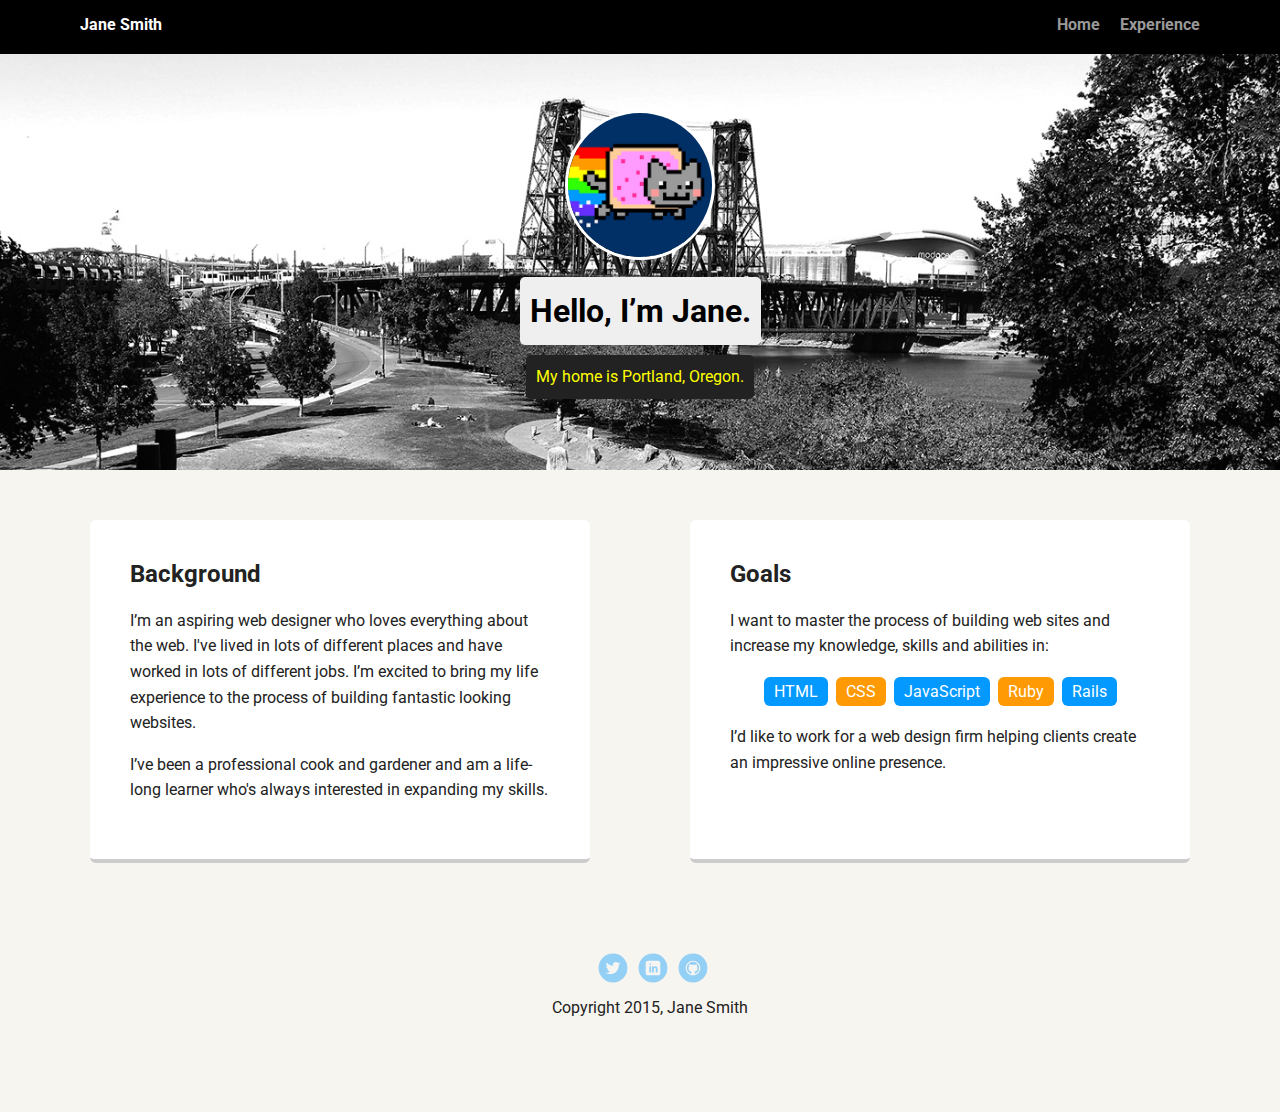
==== index.html @ 7c6cf2a5 "Added TechDegree Project 1 Files" ====
<!doctype html>
<html lang="en">
<head>
  <meta charset="utf-8">
  <title>Jane Smith's Profile</title>
  <meta name="viewport" content="width=device-width, initial-scale=1.0">
  <link rel="stylesheet" href="styles.css">
  <link href="https://fonts.googleapis.com/css?family=Muli%7CRoboto:400,300,500,700,900" rel="stylesheet"></head>
  <body>

    <div class="main-nav">
        <ul class="nav">
          <li class="name">Jane Smith</li>
          <li><a href="#">Home</a></li>
          <li><a href="#">Experience</a></li>
        </ul>
    </div>

    <header>
      <img src="images/me.png" alt="Drawing of Jane Smith" class="profile-image">
      <h1 class="tag name">Hello, I’m Jane.</h1>
      <p class="tag location">My home is Portland, Oregon.</p>
    </header>

    <main class="flex">
      <div class="card">
        <h2>Background</h2>
        <p>I’m an aspiring web designer who loves everything about the web. I've lived in lots of different places and have worked in lots of different jobs. I’m excited to bring my life experience to the process of building fantastic looking websites.</p>
        <p>I’ve been a professional cook and gardener and am a life-long learner who's always interested in expanding my skills.</p>
      </div> 

      <div class="card">
        <h2>Goals</h2>
        <p>I want to master the process of building web sites and increase my knowledge, skills and abilities in:</p>
        <ul class="skills">
          <li>HTML</li>
          <li>CSS</li>
          <li>JavaScript</li>
          <li>Ruby</li>
          <li>Rails</li>
        </ul>
        <p>I’d like to work for a web design firm helping clients create an impressive online presence.</p>
      </div> 

    </main>
    <footer>
      <ul>
        <li><a href="#" class="social twitter">Twitter</a></li>
        <li><a href="#" class="social linkedin">LinkedIn</a></li>
        <li><a href="#" class="social github">Github</a></li>
      </ul>
      <p class="copyright">Copyright 2015, Jane Smith</p>
    </footer>
  </body>
  </html>
---- styles.css ----
/* Global Layout Set-up */
* { 
  box-sizing: border-box;
}
  
body {
  margin: 0;
  padding: 0;
  text-align: center;
  font-family: 'Roboto', sans-serif;
  color: #222;
  background: #f7f5f0;
}
/* Link Styles */

a {
  text-decoration: none;
  color: #999;
}
a:hover {
  color: #6633ff;
}

/* Section Styles */

.main-nav {
  width: 100%;
  background: black;
  min-height: 30px;
  padding: 10px;
  position: fixed;
  text-align: center;
}
.nav {
  display: flex;
  justify-content: space-around;
  font-weight: 700;
  list-style-type: none;
  margin: 0 auto;
  padding: 0;
}

.nav .name {
    display: block;
    margin-right: auto;
    color: white;
}
.nav li {
  padding: 5px 10px 10px 10px;
}
.nav a {
  transition: all .5s;
}
.nav a:hover {
  color: white
}

header {
  text-align: center;
  background: url('images/portland.jpg') no-repeat top center ;
  background-size: cover;
  overflow: hidden;
  padding-top: 60px;
}
header {
  line-height: 1.5;
}
header .profile-image {
  margin-top: 50px;
  width: 150px;
  height: 150px;
  border-radius: 50%;
  border: 3px solid white;
  transition: all .5s;
}
header .profile-image:hover {
  transform: scale(1.2) rotate(5deg);
}
.tag {
  background-color: #efefef;
  color: black;
  padding: 10px;
  border-radius: 5px;
  display: table;
  margin: 10px auto;
} 
.location {
  background-color: #222;
  color: yellow;
}
.card {
  margin: 30px;
  padding: 20px 40px 40px;
  max-width: 500px;
  text-align: left;
  background: #fff;
  border-bottom: 4px solid #ccc;
  border-radius: 6px;
  transition: all .5s;
}
.card:hover {
  border-color: #ff99ff;
}

ul.skills {
  padding: 0;
  text-align: center;
}

.skills li {
  border-radius: 6px;
  display: inline-block;
  background: #ff9904;
  color: white;
  padding: 5px 10px;
  margin: 2px;
}

.skills li:nth-child(odd) {
  background: #0399ff;
}

footer {
  width: 100%;
  min-height: 30px;
  padding: 20px 0 40px 20px;
}

footer .copyright {
  top: -8px;
  font-size: .75em;
}

footer ul {
  list-style-type: none;
  margin: 0;
  padding: 0;
}

footer ul li {
  display: inline-block;
}

a.social {
  display: inline-block;
  text-indent: -9999px;
  margin-left: 5px;
  width: 30px;
  height: 30px;
  background-size: 30px 30px;
  opacity: .4;
  transition: all .5s;
}
a.twitter {
  background-image: url(images/twitter.svg);
}
a.linkedin {
  background-image: url(images/linkedin.svg);
}
a.github {
  background-image: url(images/github.svg);
}
a.social:hover {
  opacity: 1;
}
.clearfix {
  clear: both;
}

/* Styles for larger screens */
@media screen and (min-width: 720px) {
  
  .flex {
      display: -ms-flexbox;      /* TWEENER - IE 10 */
      display: flex; 
      max-width: 1200px;
      -ms-flex-pack: distribute;
      justify-content: space-around;
      margin: 0 auto;
  }

  header {
    min-height: 470px;
  }

  .nav {
    max-width: 1200px;
    padding: 0 30px;
  }


  main {
    padding-top: 20px;
  }

  main p {
    line-height: 1.6em;
  }

  footer {
    font-size: 1.3em;
    max-width: 1200px;
    margin: 40px auto;
  }

}
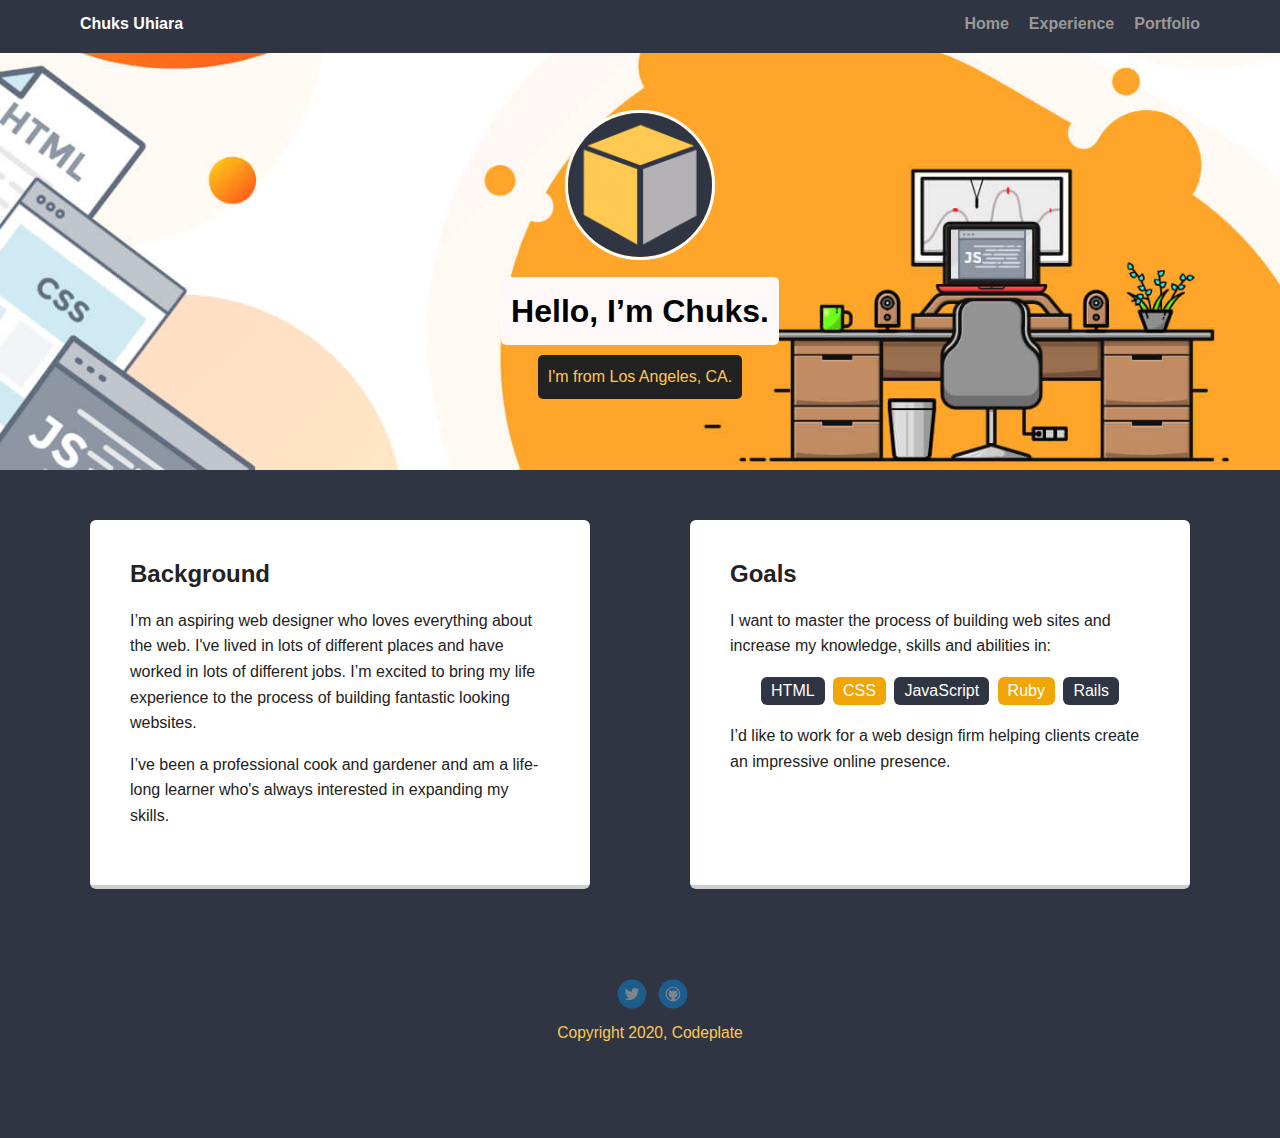
==== commit 2c188911: "Major HTML file updates." ====
--- a/index.html
+++ b/index.html
@@ -1,37 +1,56 @@
-<!doctype html>
+<!DOCTYPE html>
 <html lang="en">
-<head>
-  <meta charset="utf-8">
-  <title>Jane Smith's Profile</title>
-  <meta name="viewport" content="width=device-width, initial-scale=1.0">
-  <link rel="stylesheet" href="styles.css">
-  <link href="https://fonts.googleapis.com/css?family=Muli%7CRoboto:400,300,500,700,900" rel="stylesheet"></head>
+  <head>
+    <meta charset="utf-8" />
+    <title>Chuks Uhiara's Profile</title>
+    <meta name="viewport" content="width=device-width, initial-scale=1.0" />
+    <link rel="stylesheet" href="styles.css" />
+    <link
+      href="https://fonts.googleapis.com/css?family=Muli%7CRoboto:400,300,500,700,900"
+      rel="stylesheet"
+    />
+  </head>
   <body>
-
     <div class="main-nav">
-        <ul class="nav">
-          <li class="name">Jane Smith</li>
-          <li><a href="#">Home</a></li>
-          <li><a href="#">Experience</a></li>
-        </ul>
+      <ul class="nav">
+        <li class="name">Chuks Uhiara</li>
+        <li><a href="#">Home</a></li>
+        <li><a href="#">Experience</a></li>
+        <li><a href="#">Portfolio</a></li>
+      </ul>
     </div>
 
     <header>
-      <img src="images/me.png" alt="Drawing of Jane Smith" class="profile-image">
-      <h1 class="tag name">Hello, I’m Jane.</h1>
-      <p class="tag location">My home is Portland, Oregon.</p>
+      <img
+        src="images/codeplated_Icon.png"
+        alt="Project Icon"
+        class="profile-image"
+      />
+      <h1 class="tag name">Hello, I’m Chuks.</h1>
+      <p class="tag location">I'm from Los Angeles, CA.</p>
     </header>
 
     <main class="flex">
       <div class="card">
         <h2>Background</h2>
-        <p>I’m an aspiring web designer who loves everything about the web. I've lived in lots of different places and have worked in lots of different jobs. I’m excited to bring my life experience to the process of building fantastic looking websites.</p>
-        <p>I’ve been a professional cook and gardener and am a life-long learner who's always interested in expanding my skills.</p>
-      </div> 
+        <p>
+          I’m an aspiring web designer who loves everything about the web. I've
+          lived in lots of different places and have worked in lots of different
+          jobs. I’m excited to bring my life experience to the process of
+          building fantastic looking websites.
+        </p>
+        <p>
+          I’ve been a professional cook and gardener and am a life-long learner
+          who's always interested in expanding my skills.
+        </p>
+      </div>
 
       <div class="card">
         <h2>Goals</h2>
-        <p>I want to master the process of building web sites and increase my knowledge, skills and abilities in:</p>
+        <p>
+          I want to master the process of building web sites and increase my
+          knowledge, skills and abilities in:
+        </p>
         <ul class="skills">
           <li>HTML</li>
           <li>CSS</li>
@@ -39,17 +58,26 @@
           <li>Ruby</li>
           <li>Rails</li>
         </ul>
-        <p>I’d like to work for a web design firm helping clients create an impressive online presence.</p>
-      </div> 
-
+        <p>
+          I’d like to work for a web design firm helping clients create an
+          impressive online presence.
+        </p>
+      </div>
     </main>
     <footer>
       <ul>
-        <li><a href="#" class="social twitter">Twitter</a></li>
-        <li><a href="#" class="social linkedin">LinkedIn</a></li>
-        <li><a href="#" class="social github">Github</a></li>
+        <li>
+          <a href="https://twitter.com/jaywhydee" class="social twitter" target="_blank"
+            >Twitter</a
+          >
+        </li>
+        <li>
+          <a href="https://github.com/GitCodeplated" class="social github" target="_blank"
+            >Github</a
+          >
+        </li>
       </ul>
-      <p class="copyright">Copyright 2015, Jane Smith</p>
+      <p class="copyright">Copyright 2020, Codeplate</p>
     </footer>
   </body>
-  </html>
+</html>
--- a/styles.css
+++ b/styles.css
@@ -7,9 +7,9 @@
   margin: 0;
   padding: 0;
   text-align: center;
-  font-family: 'Roboto', sans-serif;
+  font-family: 'Montserrat', sans-serif;
   color: #222;
-  background: #f7f5f0;
+  background: #2F3542;
 }
 /* Link Styles */
 
@@ -25,7 +25,7 @@
 
 .main-nav {
   width: 100%;
-  background: black;
+  background: #2F3542;
   min-height: 30px;
   padding: 10px;
   position: fixed;
@@ -57,7 +57,7 @@
 
 header {
   text-align: center;
-  background: url('images/portland.jpg') no-repeat top center ;
+  background: url('images/hero_background_image_1.jpg') no-repeat center;
   background-size: cover;
   overflow: hidden;
   padding-top: 60px;
@@ -77,7 +77,7 @@
   transform: scale(1.2) rotate(5deg);
 }
 .tag {
-  background-color: #efefef;
+  background-color: #FFF8F8;
   color: black;
   padding: 10px;
   border-radius: 5px;
@@ -86,7 +86,7 @@
 } 
 .location {
   background-color: #222;
-  color: yellow;
+  color: #FFC952;
 }
 .card {
   margin: 30px;
@@ -99,7 +99,7 @@
   transition: all .5s;
 }
 .card:hover {
-  border-color: #ff99ff;
+  border-color: #FFC952;
 }
 
 ul.skills {
@@ -110,14 +110,14 @@
 .skills li {
   border-radius: 6px;
   display: inline-block;
-  background: #ff9904;
+  background: #f0a607;
   color: white;
   padding: 5px 10px;
   margin: 2px;
 }
 
 .skills li:nth-child(odd) {
-  background: #0399ff;
+  background: #2F3542;
 }
 
 footer {
@@ -165,6 +165,9 @@
 }
 .clearfix {
   clear: both;
+}
+.copyright {
+  color: #FFC952;
 }
 
 /* Styles for larger screens */
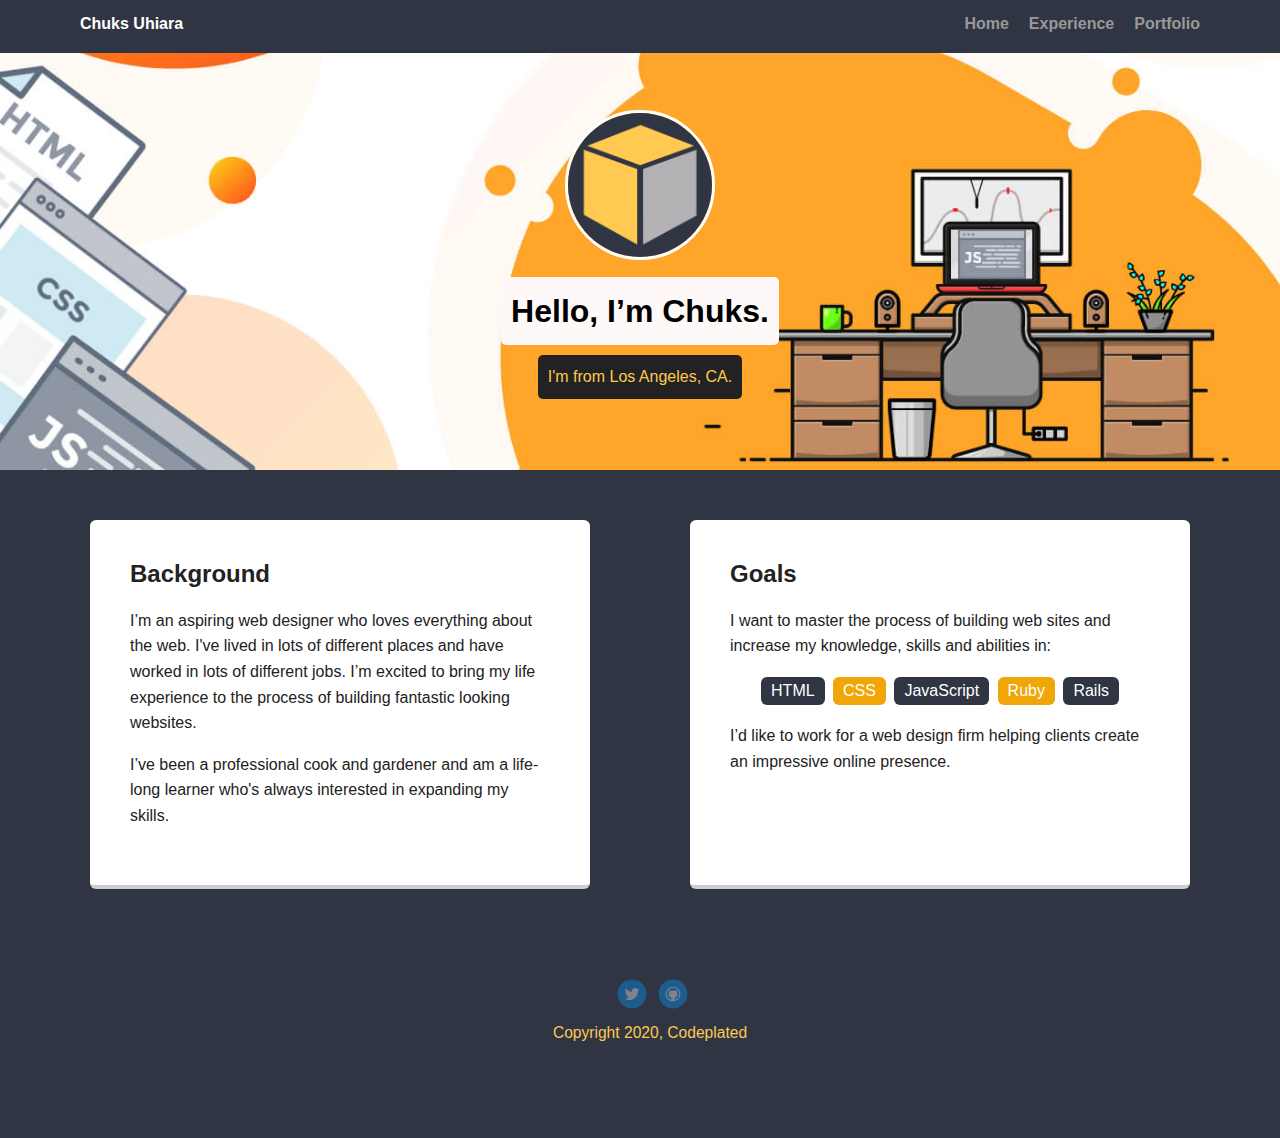
==== commit a68bc698: "Footer Typo Correctetion" ====
--- a/index.html
+++ b/index.html
@@ -67,17 +67,23 @@
     <footer>
       <ul>
         <li>
-          <a href="https://twitter.com/jaywhydee" class="social twitter" target="_blank"
+          <a
+            href="https://twitter.com/jaywhydee"
+            class="social twitter"
+            target="_blank"
             >Twitter</a
           >
         </li>
         <li>
-          <a href="https://github.com/GitCodeplated" class="social github" target="_blank"
+          <a
+            href="https://github.com/GitCodeplated"
+            class="social github"
+            target="_blank"
             >Github</a
           >
         </li>
       </ul>
-      <p class="copyright">Copyright 2020, Codeplate</p>
+      <p class="copyright">Copyright 2020, Codeplated</p>
     </footer>
   </body>
 </html>
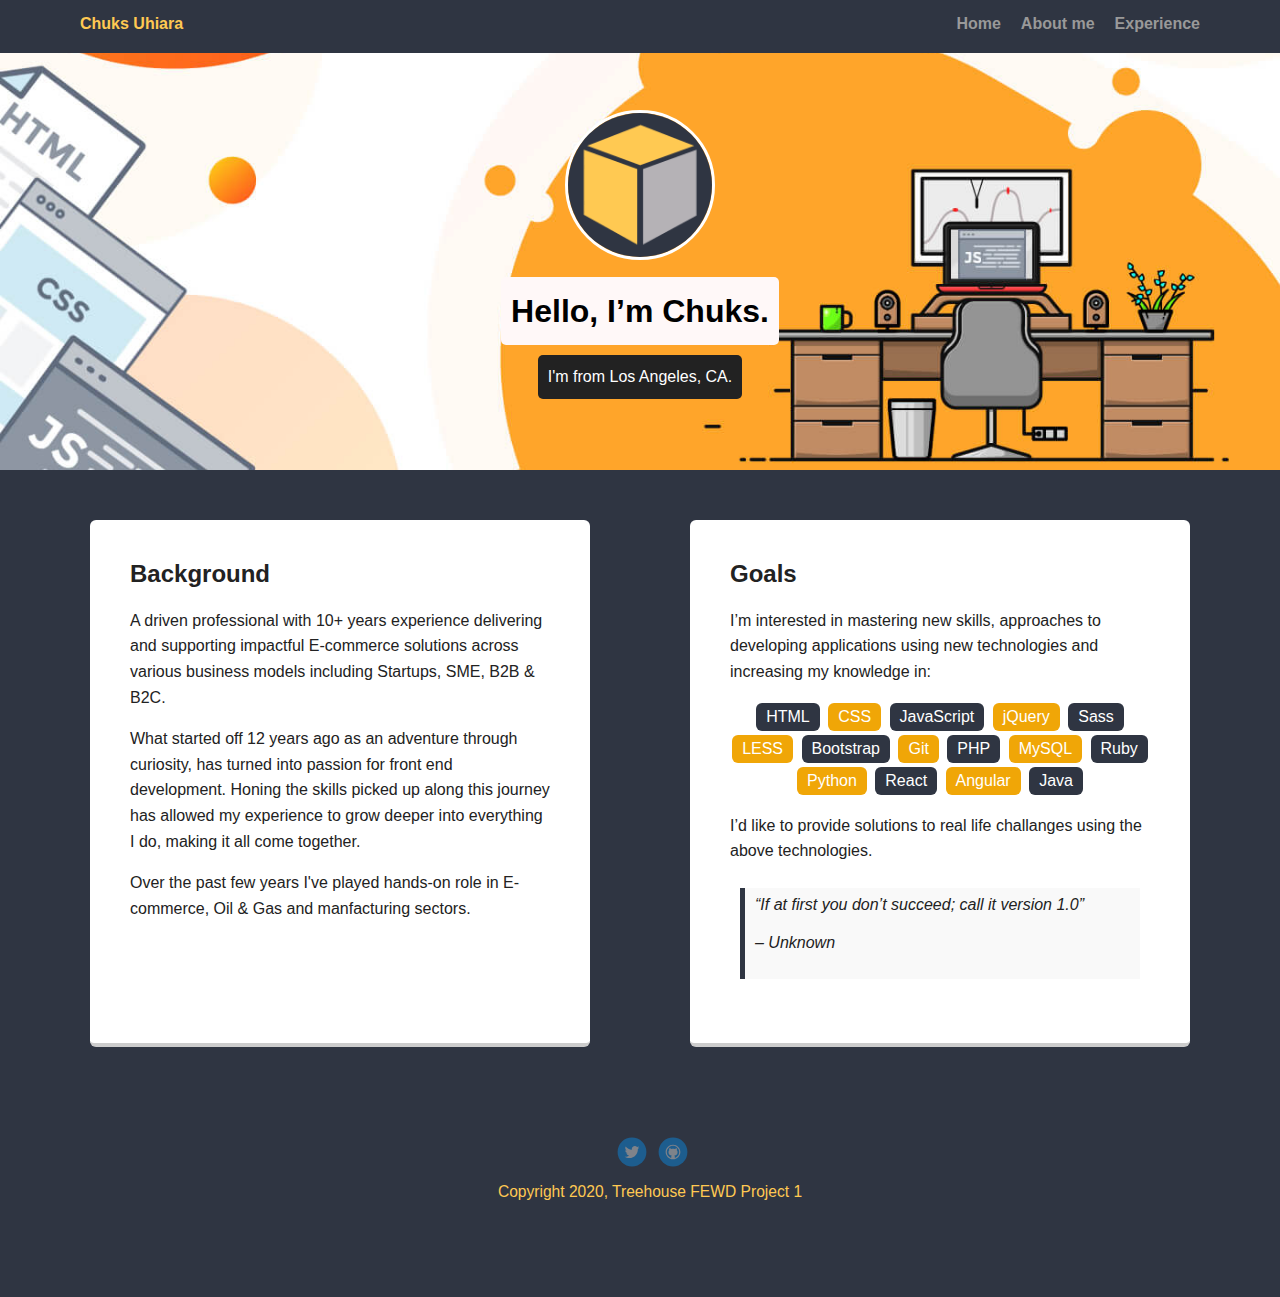
==== commit 0c24a3f7: "Updated nav color  and added new classes." ====
--- a/index.html
+++ b/index.html
@@ -4,86 +4,79 @@
     <meta charset="utf-8" />
     <title>Chuks Uhiara's Profile</title>
     <meta name="viewport" content="width=device-width, initial-scale=1.0" />
-    <link rel="stylesheet" href="styles.css" />
-    <link
-      href="https://fonts.googleapis.com/css?family=Muli%7CRoboto:400,300,500,700,900"
-      rel="stylesheet"
-    />
+    <link rel="stylesheet" href="styles.css" type="text/css" />
+    <link href="https://fonts.googleapis.com/css?family=Muli%7CRoboto:400,300,500,700,900" rel="stylesheet" />
   </head>
   <body>
-    <div class="main-nav">
+    <nav class="main-nav">
       <ul class="nav">
         <li class="name">Chuks Uhiara</li>
-        <li><a href="#">Home</a></li>
-        <li><a href="#">Experience</a></li>
-        <li><a href="#">Portfolio</a></li>
+        <li><a href="index.html">Home</a></li>
+        <li><a href="about.html">About me</a></li>
+        <li><a href="experience.html">Experience</a></li>
       </ul>
-    </div>
-
+    </nav>
     <header>
-      <img
-        src="images/codeplated_Icon.png"
-        alt="Project Icon"
-        class="profile-image"
-      />
+      <img src="images/codeplated_Icon.png" alt="Project Icon" class="profile-image"/>
       <h1 class="tag name">Hello, I’m Chuks.</h1>
       <p class="tag location">I'm from Los Angeles, CA.</p>
     </header>
-
-    <main class="flex">
-      <div class="card">
+<main class="flex">
+      <section class="card">
         <h2>Background</h2>
         <p>
-          I’m an aspiring web designer who loves everything about the web. I've
-          lived in lots of different places and have worked in lots of different
-          jobs. I’m excited to bring my life experience to the process of
-          building fantastic looking websites.
+          A driven professional with 10+ years experience delivering and
+          supporting impactful E-commerce solutions across various business
+          models including Startups, SME, B2B & B2C.
         </p>
+        <p>What started off 12 years ago as an adventure through curiosity, has turned into passion for front end development. Honing the skills picked up along this journey has allowed my experience to grow deeper into everything I do, making it all come together.</p>
         <p>
-          I’ve been a professional cook and gardener and am a life-long learner
-          who's always interested in expanding my skills.
+          Over the past few years I've played hands-on role in E-commerce, Oil & Gas and manfacturing sectors.
         </p>
-      </div>
-
-      <div class="card">
+      </section>
+      <section class="card">
         <h2>Goals</h2>
         <p>
-          I want to master the process of building web sites and increase my
-          knowledge, skills and abilities in:
+          I’m interested in mastering new skills, approaches to developing
+          applications using new technologies and increasing my knowledge in:
         </p>
         <ul class="skills">
           <li>HTML</li>
           <li>CSS</li>
           <li>JavaScript</li>
+          <li>jQuery</li>
+          <li>Sass</li>
+          <li>LESS</li>
+          <li>Bootstrap</li>
+          <li>Git</li>
+          <li>PHP</li>
+          <li>MySQL</li>
           <li>Ruby</li>
-          <li>Rails</li>
+          <li>Python</li>
+          <li>React</li>
+          <li>Angular</li>
+          <li>Java</li>
         </ul>
         <p>
-          I’d like to work for a web design firm helping clients create an
-          impressive online presence.
+          I’d like to provide solutions to real life challanges using the above
+          technologies.
         </p>
-      </div>
+        <blockquote>
+          “If at first you don’t succeed; call it version 1.0”
+          <p>– Unknown</p>
+        </blockquote>
+      </section>
     </main>
     <footer>
       <ul>
         <li>
-          <a
-            href="https://twitter.com/jaywhydee"
-            class="social twitter"
-            target="_blank"
-            >Twitter</a
-          >
+          <a href="https://twitter.com/jaywhydee" class="social twitter" target="_blank" >Twitter</a >
         </li>
         <li>
-          <a
-            href="https://github.com/GitCodeplated"
-            class="social github"
-            target="_blank"
-            >Github</a
-          >
+          <a href="https://github.com/GitCodeplated" class="social github" target="_blank" >Github</a >
         </li>
       </ul>
-      <p class="copyright">Copyright 2020, Codeplated</p>
+      <p class="copyright">Copyright 2020, Treehouse FEWD Project 1</p>
     </footer>
   </body>
 </html>
--- a/styles.css
+++ b/styles.css
@@ -43,7 +43,7 @@
 .nav .name {
     display: block;
     margin-right: auto;
-    color: white;
+    color: #FFC952;
 }
 .nav li {
   padding: 5px 10px 10px 10px;
@@ -86,7 +86,7 @@
 } 
 .location {
   background-color: #222;
-  color: #FFC952;
+  color: #ffffff;
 }
 .card {
   margin: 30px;
@@ -97,6 +97,45 @@
   border-bottom: 4px solid #ccc;
   border-radius: 6px;
   transition: all .5s;
+}
+.card_2 {
+  margin: 30px;
+  padding: 20px 40px 40px;
+  max-width: 1200px;
+  text-align: left;
+  background: #fff;
+  border-bottom: 4px solid #ccc;
+  border-radius: 6px;
+  transition: all .5s;
+}
+.card_about_me {
+  margin: 30px;
+  padding: 20px 40px 40px;
+  max-width: 1000px;
+  text-align: left;
+  background: #fff;
+  border-bottom: 4px solid #ccc;
+  border-radius: 10px;
+  transition: all .5s;
+}
+.img_about_me {
+  margin: auto;
+  width: 100%;
+  height: auto;
+  border: 1px solid #2F3542;
+  padding-top: 250px;
+  padding-bottom: 275px;
+  background: url('images/about_me_artwork@2x.jpg') no-repeat center;
+  background-size: cover;
+  overflow: hidden;
+  border-radius: 10px;
+}
+blockquote {
+  background: #f9f9f9;
+  border-left: 5px solid #2F3542;
+  margin: 1.5em 10px;
+  padding: 0.5em 10px;
+  font-style: italic;
 }
 .card:hover {
   border-color: #FFC952;
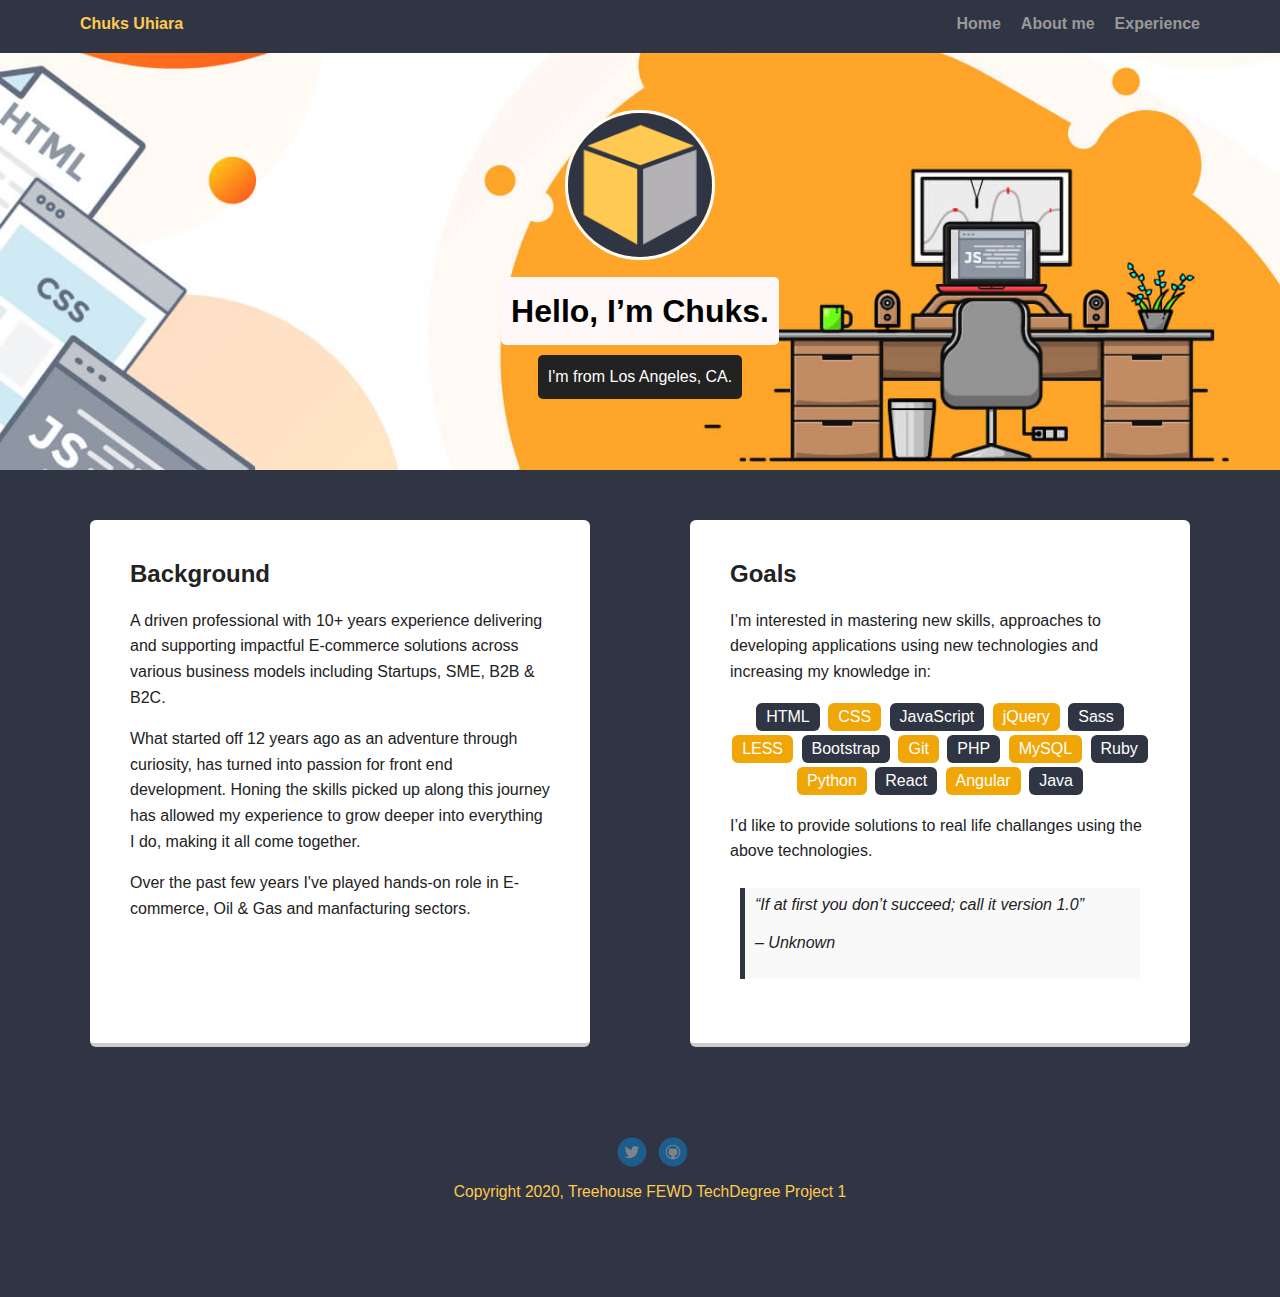
==== commit 55afca39: "Added TechDegree to the footer copyright" ====
--- a/index.html
+++ b/index.html
@@ -76,7 +76,7 @@
           <a href="https://github.com/GitCodeplated" class="social github" target="_blank" >Github</a >
         </li>
       </ul>
-      <p class="copyright">Copyright 2020, Treehouse FEWD Project 1</p>
+      <p class="copyright">Copyright 2020, Treehouse FEWD TechDegree Project 1</p>
     </footer>
   </body>
 </html>
--- a/styles.css
+++ b/styles.css
@@ -69,12 +69,12 @@
   margin-top: 50px;
   width: 150px;
   height: 150px;
-  border-radius: 50%;
+  border-radius: 55%;
   border: 3px solid white;
   transition: all .5s;
 }
 header .profile-image:hover {
-  transform: scale(1.2) rotate(5deg);
+  transform: scale(1.2) rotate(20deg);
 }
 .tag {
   background-color: #FFF8F8;
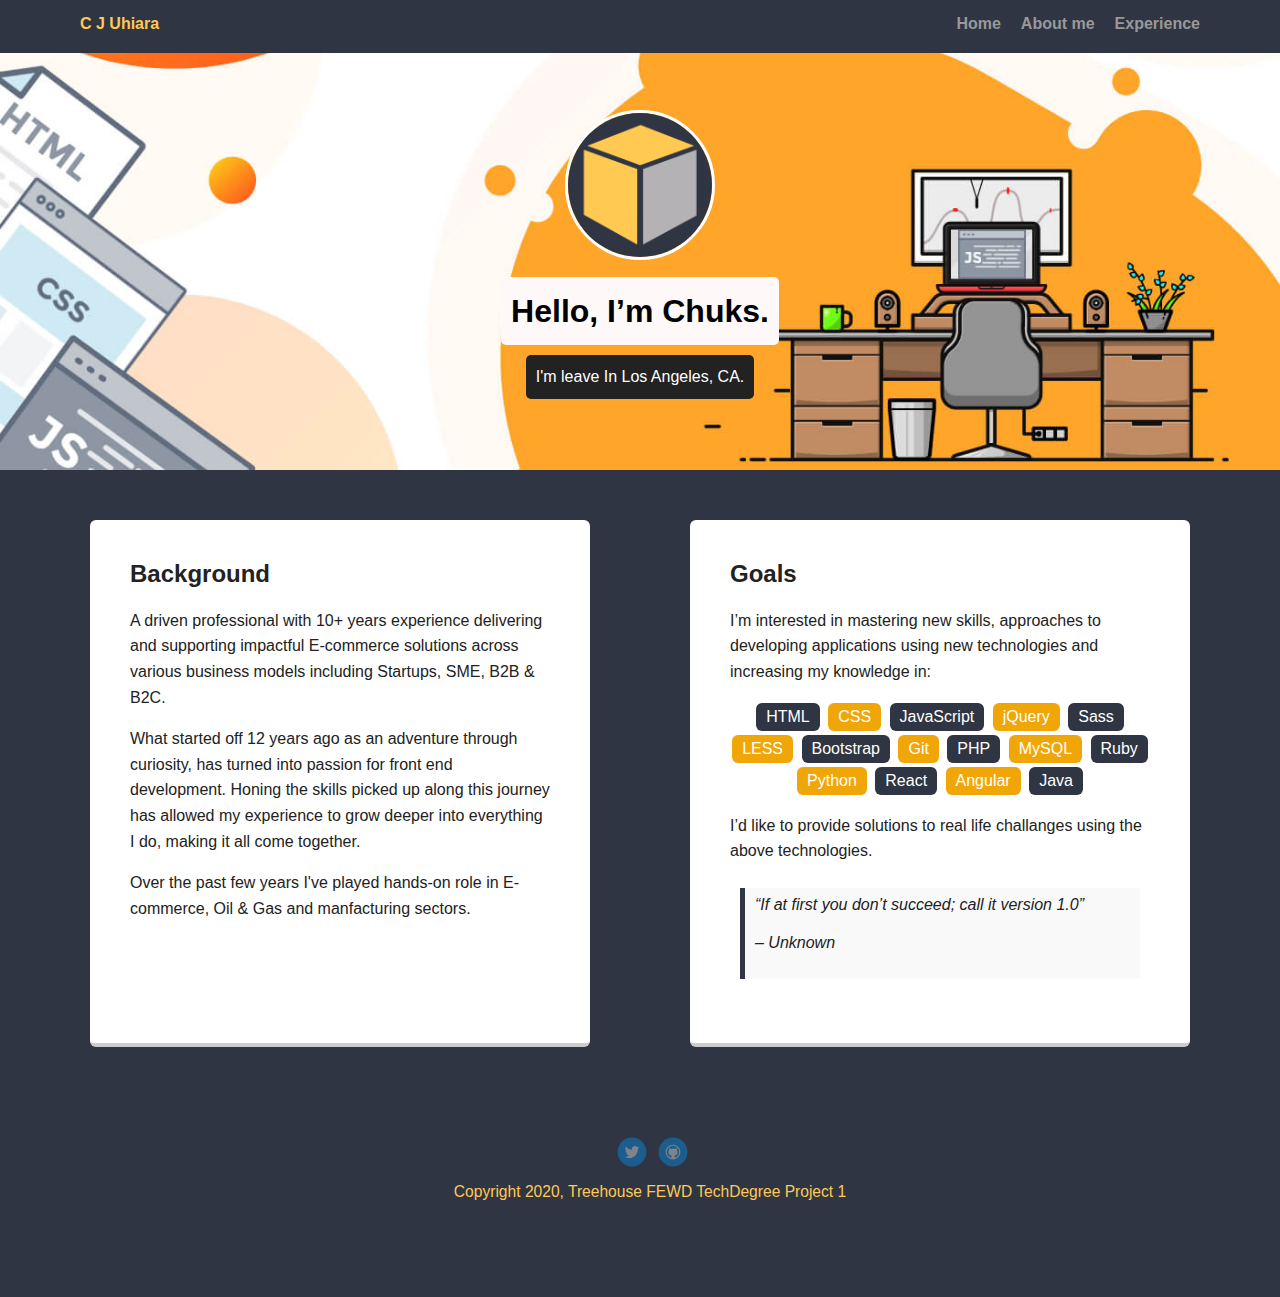
==== commit 8ce40f7d: "Initials added to index.html page" ====
--- a/index.html
+++ b/index.html
@@ -2,7 +2,7 @@
 <html lang="en">
   <head>
     <meta charset="utf-8" />
-    <title>Chuks Uhiara's Profile</title>
+    <title>C J Uhiara's Profile</title>
     <meta name="viewport" content="width=device-width, initial-scale=1.0" />
     <link rel="stylesheet" href="styles.css" type="text/css" />
     <link href="https://fonts.googleapis.com/css?family=Muli%7CRoboto:400,300,500,700,900" rel="stylesheet" />
@@ -10,7 +10,7 @@
   <body>
     <nav class="main-nav">
       <ul class="nav">
-        <li class="name">Chuks Uhiara</li>
+        <li class="name">C J Uhiara</li>
         <li><a href="index.html">Home</a></li>
         <li><a href="about.html">About me</a></li>
         <li><a href="experience.html">Experience</a></li>
@@ -19,7 +19,7 @@
     <header>
       <img src="images/codeplated_Icon.png" alt="Project Icon" class="profile-image"/>
       <h1 class="tag name">Hello, I’m Chuks.</h1>
-      <p class="tag location">I'm from Los Angeles, CA.</p>
+      <p class="tag location">I'm leave In Los Angeles, CA.</p>
     </header>
 <main class="flex">
       <section class="card">
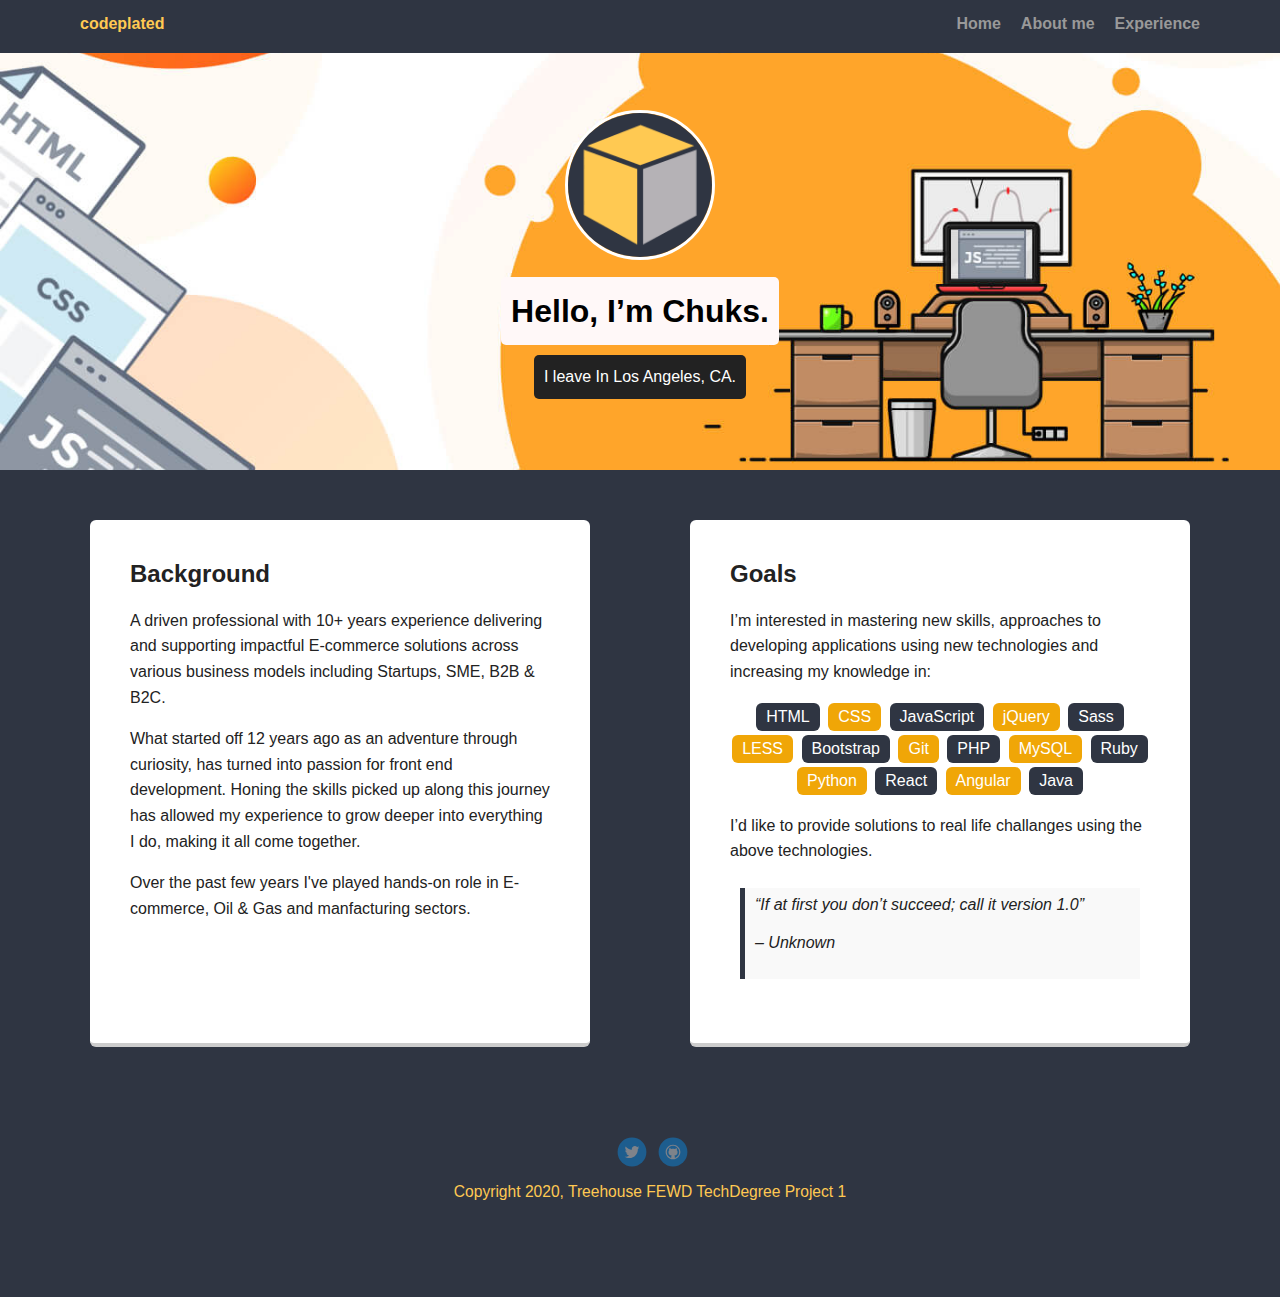
==== commit df48b4d2: "Typo correction and name update" ====
--- a/index.html
+++ b/index.html
@@ -2,7 +2,7 @@
 <html lang="en">
   <head>
     <meta charset="utf-8" />
-    <title>C J Uhiara's Profile</title>
+    <title>Chuks's Profile</title>
     <meta name="viewport" content="width=device-width, initial-scale=1.0" />
     <link rel="stylesheet" href="styles.css" type="text/css" />
     <link href="https://fonts.googleapis.com/css?family=Muli%7CRoboto:400,300,500,700,900" rel="stylesheet" />
@@ -10,7 +10,7 @@
   <body>
     <nav class="main-nav">
       <ul class="nav">
-        <li class="name">C J Uhiara</li>
+        <li class="name">codeplated</li>
         <li><a href="index.html">Home</a></li>
         <li><a href="about.html">About me</a></li>
         <li><a href="experience.html">Experience</a></li>
@@ -19,7 +19,7 @@
     <header>
       <img src="images/codeplated_Icon.png" alt="Project Icon" class="profile-image"/>
       <h1 class="tag name">Hello, I’m Chuks.</h1>
-      <p class="tag location">I'm leave In Los Angeles, CA.</p>
+      <p class="tag location">I leave In Los Angeles, CA.</p>
     </header>
 <main class="flex">
       <section class="card">
